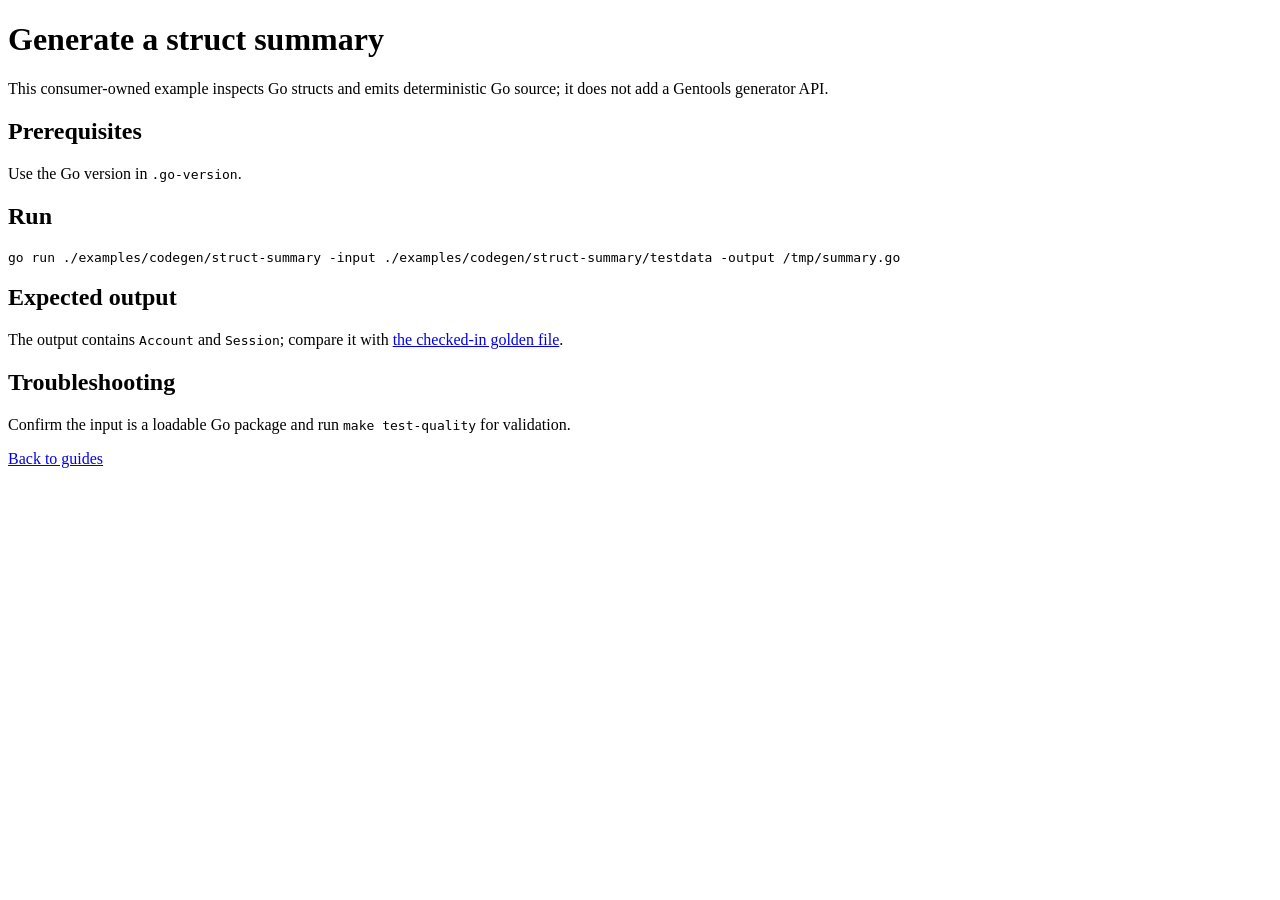
==== docs/code-generation.html @ a0c41af5 "feat: add test quality guidance and Pages docs" ====
<!doctype html>
<html lang="en"><head><meta charset="utf-8"><title>Gentools code generation</title></head>
<body><main><h1>Generate a struct summary</h1><p>This consumer-owned example inspects Go structs and emits deterministic Go source; it does not add a Gentools generator API.</p><h2>Prerequisites</h2><p>Use the Go version in <code>.go-version</code>.</p><h2>Run</h2><pre>go run ./examples/codegen/struct-summary -input ./examples/codegen/struct-summary/testdata -output /tmp/summary.go</pre><h2>Expected output</h2><p>The output contains <code>Account</code> and <code>Session</code>; compare it with <a href="https://github.com/kucjac/gentools/blob/main/examples/codegen/struct-summary/testdata/zz_summary.golden">the checked-in golden file</a>.</p><h2>Troubleshooting</h2><p>Confirm the input is a loadable Go package and run <code>make test-quality</code> for validation.</p><p><a href="index.html">Back to guides</a></p></main></body></html>
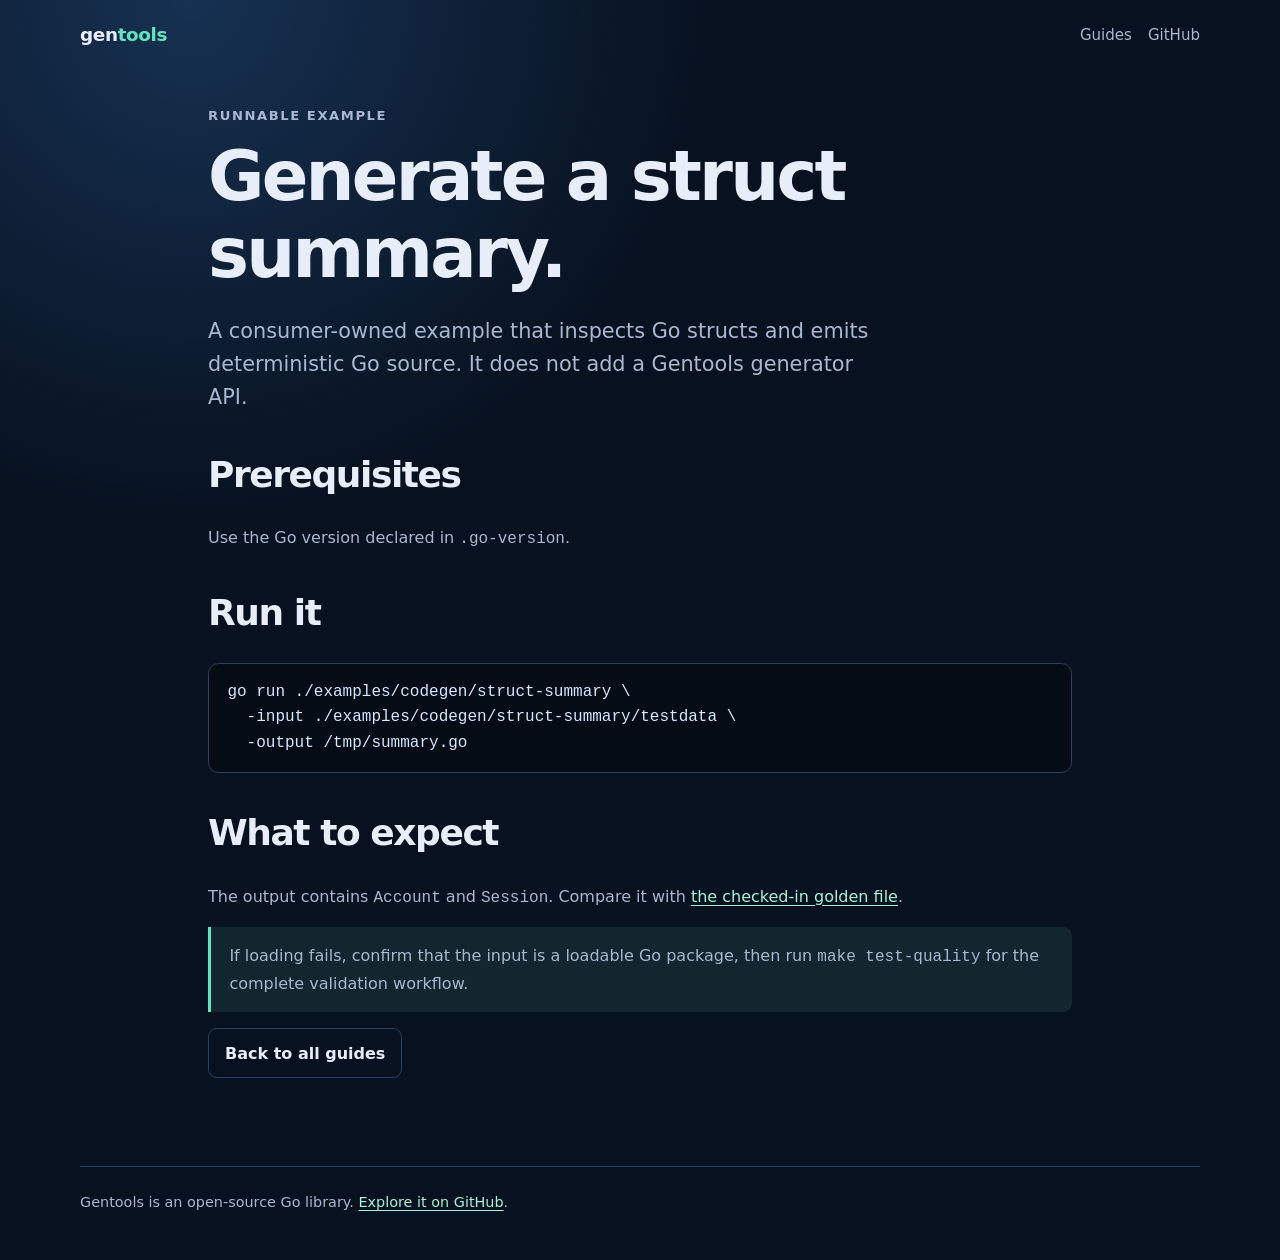
==== commit 0f9804dd: "docs: modernize GitHub Pages guides" ====
--- a/docs/code-generation.html
+++ b/docs/code-generation.html
@@ -1,3 +1,33 @@
 <!doctype html>
-<html lang="en"><head><meta charset="utf-8"><title>Gentools code generation</title></head>
-<body><main><h1>Generate a struct summary</h1><p>This consumer-owned example inspects Go structs and emits deterministic Go source; it does not add a Gentools generator API.</p><h2>Prerequisites</h2><p>Use the Go version in <code>.go-version</code>.</p><h2>Run</h2><pre>go run ./examples/codegen/struct-summary -input ./examples/codegen/struct-summary/testdata -output /tmp/summary.go</pre><h2>Expected output</h2><p>The output contains <code>Account</code> and <code>Session</code>; compare it with <a href="https://github.com/kucjac/gentools/blob/main/examples/codegen/struct-summary/testdata/zz_summary.golden">the checked-in golden file</a>.</p><h2>Troubleshooting</h2><p>Confirm the input is a loadable Go package and run <code>make test-quality</code> for validation.</p><p><a href="index.html">Back to guides</a></p></main></body></html>
+<html lang="en">
+<head>
+  <meta charset="utf-8">
+  <meta name="viewport" content="width=device-width, initial-scale=1">
+  <meta name="description" content="Generate a deterministic Go struct summary with Gentools.">
+  <title>Struct summary · Gentools guides</title>
+  <link rel="stylesheet" href="style.css">
+</head>
+<body>
+  <a class="skip-link" href="#content">Skip to content</a>
+  <header class="site-header">
+    <a class="brand" href="index.html">gen<span>tools</span></a>
+    <nav class="site-nav" aria-label="Primary navigation"><a href="index.html">Guides</a><a href="https://github.com/kucjac/gentools">GitHub</a></nav>
+  </header>
+  <main id="content" class="content">
+    <p class="eyebrow">Runnable example</p>
+    <h1>Generate a struct summary.</h1>
+    <p class="lede">A consumer-owned example that inspects Go structs and emits deterministic Go source. It does not add a Gentools generator API.</p>
+    <h2>Prerequisites</h2>
+    <p>Use the Go version declared in <code>.go-version</code>.</p>
+    <h2>Run it</h2>
+    <pre><code>go run ./examples/codegen/struct-summary \
+  -input ./examples/codegen/struct-summary/testdata \
+  -output /tmp/summary.go</code></pre>
+    <h2>What to expect</h2>
+    <p>The output contains <code>Account</code> and <code>Session</code>. Compare it with <a href="https://github.com/kucjac/gentools/blob/main/examples/codegen/struct-summary/testdata/zz_summary.golden">the checked-in golden file</a>.</p>
+    <p class="note">If loading fails, confirm that the input is a loadable Go package, then run <code>make test-quality</code> for the complete validation workflow.</p>
+    <p><a class="button" href="index.html">Back to all guides</a></p>
+  </main>
+  <footer class="site-footer">Gentools is an open-source Go library. <a href="https://github.com/kucjac/gentools">Explore it on GitHub</a>.</footer>
+</body>
+</html>
--- a/docs/style.css
+++ b/docs/style.css
@@ -0,0 +1,71 @@
+:root {
+  color-scheme: dark;
+  --background: #08111f;
+  --surface: #101d31;
+  --surface-raised: #162742;
+  --text: #e8eef9;
+  --muted: #a9b8d0;
+  --accent: #66e3bd;
+  --accent-strong: #a4f4d7;
+  --border: #294260;
+  --shadow: 0 18px 50px rgb(0 0 0 / 24%);
+}
+
+* { box-sizing: border-box; }
+
+html { background: var(--background); }
+
+body {
+  margin: 0;
+  min-width: 320px;
+  background: radial-gradient(circle at 15% 0%, #163152 0, transparent 33rem), var(--background);
+  color: var(--text);
+  font: 1rem/1.6 Inter, ui-sans-serif, system-ui, -apple-system, BlinkMacSystemFont, "Segoe UI", sans-serif;
+}
+
+a { color: var(--accent-strong); text-underline-offset: .18em; }
+a:hover { color: white; }
+
+.skip-link { position: absolute; left: -999px; }
+.skip-link:focus { left: 1rem; top: 1rem; z-index: 10; padding: .65rem .9rem; background: white; color: #07111f; border-radius: .4rem; }
+
+.site-header, main, .site-footer { width: min(100% - 2rem, 70rem); margin-inline: auto; }
+.site-header { display: flex; justify-content: space-between; align-items: center; gap: 1rem; padding: 1.25rem 0; }
+.brand { color: var(--text); font-size: 1.15rem; font-weight: 800; letter-spacing: -.02em; text-decoration: none; }
+.brand span { color: var(--accent); }
+.site-nav { display: flex; gap: 1rem; flex-wrap: wrap; }
+.site-nav a { color: var(--muted); font-size: .94rem; text-decoration: none; }
+.site-nav a:hover, .site-nav a[aria-current="page"] { color: var(--text); }
+
+.hero { padding: 5rem 0 3.75rem; max-width: 52rem; }
+.eyebrow { margin: 0 0 .75rem; color: var(--accent); font-size: .82rem; font-weight: 800; letter-spacing: .12em; text-transform: uppercase; }
+h1, h2 { line-height: 1.12; letter-spacing: -.04em; }
+h1 { margin: 0; font-size: clamp(2.65rem, 8vw, 5.35rem); }
+h2 { margin-top: 2.5rem; font-size: clamp(1.55rem, 3vw, 2.25rem); }
+.lede { max-width: 42rem; margin: 1.4rem 0 0; color: var(--muted); font-size: clamp(1.08rem, 2vw, 1.3rem); }
+
+.button-row { display: flex; flex-wrap: wrap; gap: .8rem; margin-top: 2rem; }
+.button { display: inline-flex; align-items: center; justify-content: center; padding: .7rem 1rem; border: 1px solid var(--border); border-radius: .55rem; color: var(--text); font-weight: 700; text-decoration: none; }
+.button.primary { border-color: var(--accent); background: var(--accent); color: #05221c; }
+.button:hover { transform: translateY(-1px); box-shadow: var(--shadow); }
+
+.section { padding: 1.5rem 0 4.5rem; }
+.card-grid { display: grid; grid-template-columns: repeat(3, minmax(0, 1fr)); gap: 1rem; }
+.card { display: block; min-height: 100%; padding: 1.3rem; border: 1px solid var(--border); border-radius: .85rem; background: linear-gradient(145deg, var(--surface-raised), var(--surface)); color: var(--text); text-decoration: none; box-shadow: var(--shadow); }
+.card:hover { border-color: var(--accent); transform: translateY(-3px); }
+.card h2 { margin: 0; font-size: 1.3rem; }
+.card p { margin-bottom: 0; color: var(--muted); }
+
+.content { max-width: 54rem; padding: 2.25rem 0 4.5rem; }
+.content h1 { font-size: clamp(2.45rem, 6vw, 4.3rem); }
+.content p, .content li { color: var(--muted); }
+pre { overflow-x: auto; padding: 1rem 1.15rem; border: 1px solid var(--border); border-radius: .65rem; background: #060c16; color: #d4e8ff; }
+code { font-family: "SFMono-Regular", Consolas, "Liberation Mono", monospace; }
+.note { padding: 1rem 1.15rem; border-left: 3px solid var(--accent); border-radius: 0 .55rem .55rem 0; background: rgb(102 227 189 / 10%); }
+.site-footer { padding: 1.5rem 0 2.5rem; border-top: 1px solid var(--border); color: var(--muted); font-size: .9rem; }
+
+@media (max-width: 720px) {
+  .site-header { align-items: flex-start; flex-direction: column; }
+  .hero { padding-top: 3rem; }
+  .card-grid { grid-template-columns: 1fr; }
+}
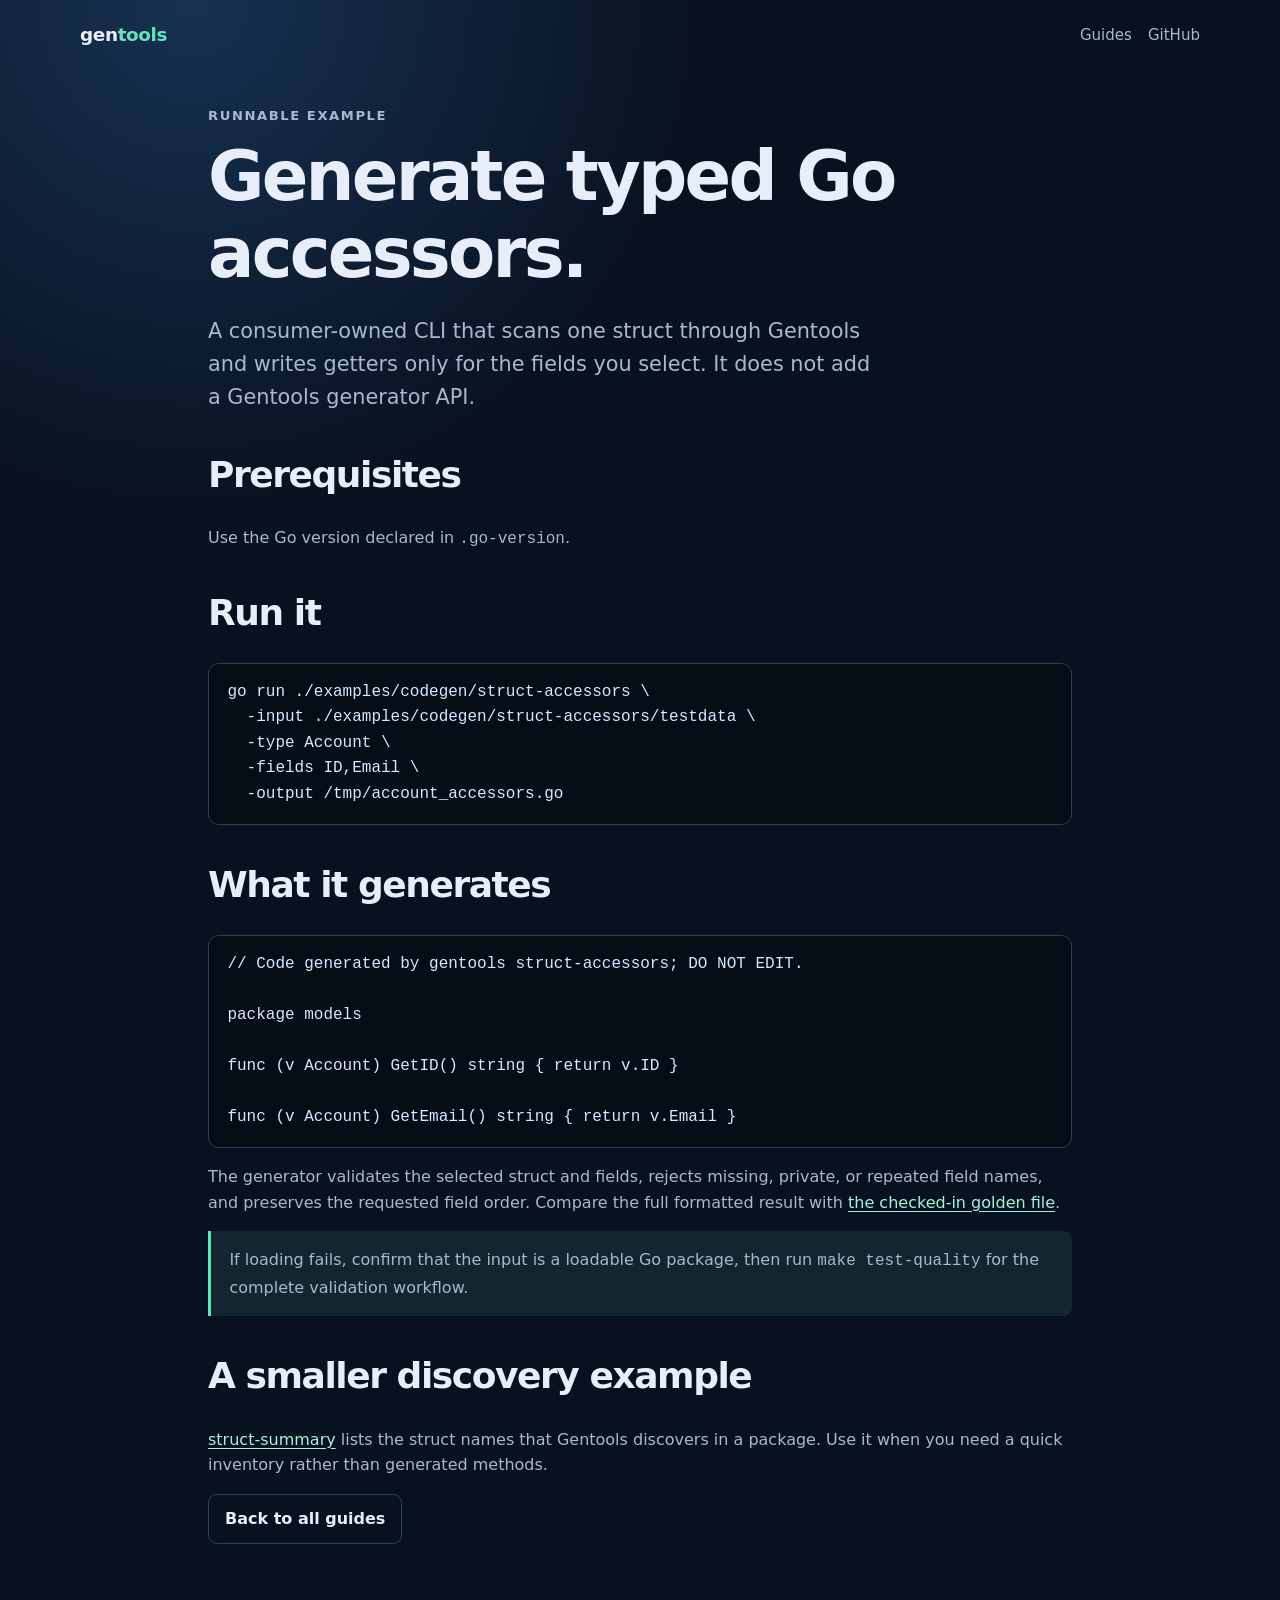
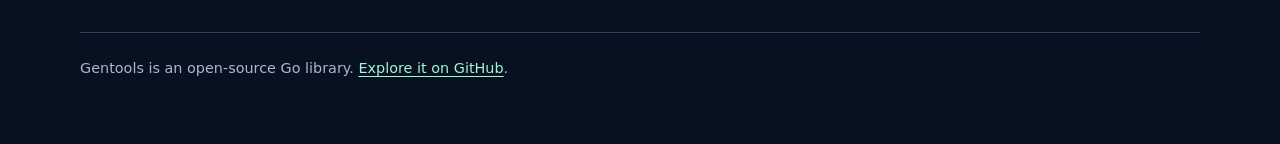
==== commit e5f6c3e4: "feat: add struct accessor generation example" ====
--- a/docs/code-generation.html
+++ b/docs/code-generation.html
@@ -15,17 +15,28 @@
   </header>
   <main id="content" class="content">
     <p class="eyebrow">Runnable example</p>
-    <h1>Generate a struct summary.</h1>
-    <p class="lede">A consumer-owned example that inspects Go structs and emits deterministic Go source. It does not add a Gentools generator API.</p>
+    <h1>Generate typed Go accessors.</h1>
+    <p class="lede">A consumer-owned CLI that scans one struct through Gentools and writes getters only for the fields you select. It does not add a Gentools generator API.</p>
     <h2>Prerequisites</h2>
     <p>Use the Go version declared in <code>.go-version</code>.</p>
     <h2>Run it</h2>
-    <pre><code>go run ./examples/codegen/struct-summary \
-  -input ./examples/codegen/struct-summary/testdata \
-  -output /tmp/summary.go</code></pre>
-    <h2>What to expect</h2>
-    <p>The output contains <code>Account</code> and <code>Session</code>. Compare it with <a href="https://github.com/kucjac/gentools/blob/main/examples/codegen/struct-summary/testdata/zz_summary.golden">the checked-in golden file</a>.</p>
+    <pre><code>go run ./examples/codegen/struct-accessors \
+  -input ./examples/codegen/struct-accessors/testdata \
+  -type Account \
+  -fields ID,Email \
+  -output /tmp/account_accessors.go</code></pre>
+    <h2>What it generates</h2>
+    <pre><code>// Code generated by gentools struct-accessors; DO NOT EDIT.
+
+package models
+
+func (v Account) GetID() string { return v.ID }
+
+func (v Account) GetEmail() string { return v.Email }</code></pre>
+    <p>The generator validates the selected struct and fields, rejects missing, private, or repeated field names, and preserves the requested field order. Compare the full formatted result with <a href="https://github.com/kucjac/gentools/blob/main/examples/codegen/struct-accessors/testdata/zz_account_accessors.golden.go">the checked-in golden file</a>.</p>
     <p class="note">If loading fails, confirm that the input is a loadable Go package, then run <code>make test-quality</code> for the complete validation workflow.</p>
+    <h2>A smaller discovery example</h2>
+    <p><a href="https://github.com/kucjac/gentools/tree/main/examples/codegen/struct-summary">struct-summary</a> lists the struct names that Gentools discovers in a package. Use it when you need a quick inventory rather than generated methods.</p>
     <p><a class="button" href="index.html">Back to all guides</a></p>
   </main>
   <footer class="site-footer">Gentools is an open-source Go library. <a href="https://github.com/kucjac/gentools">Explore it on GitHub</a>.</footer>
--- a/docs/style.css
+++ b/docs/style.css
@@ -59,13 +59,20 @@
 .content { max-width: 54rem; padding: 2.25rem 0 4.5rem; }
 .content h1 { font-size: clamp(2.45rem, 6vw, 4.3rem); }
 .content p, .content li { color: var(--muted); }
+.breadcrumb { margin: 0 0 1.5rem; color: var(--muted); font-size: .92rem; }
+.breadcrumb a { color: var(--muted); }
 pre { overflow-x: auto; padding: 1rem 1.15rem; border: 1px solid var(--border); border-radius: .65rem; background: #060c16; color: #d4e8ff; }
 code { font-family: "SFMono-Regular", Consolas, "Liberation Mono", monospace; }
 .note { padding: 1rem 1.15rem; border-left: 3px solid var(--accent); border-radius: 0 .55rem .55rem 0; background: rgb(102 227 189 / 10%); }
+table { width: 100%; border-collapse: collapse; margin: 1.5rem 0; overflow: hidden; border: 1px solid var(--border); border-radius: .65rem; }
+th, td { padding: .75rem; border-bottom: 1px solid var(--border); text-align: left; }
+th { color: var(--text); background: var(--surface-raised); }
+td { color: var(--muted); }
 .site-footer { padding: 1.5rem 0 2.5rem; border-top: 1px solid var(--border); color: var(--muted); font-size: .9rem; }
 
 @media (max-width: 720px) {
   .site-header { align-items: flex-start; flex-direction: column; }
   .hero { padding-top: 3rem; }
   .card-grid { grid-template-columns: 1fr; }
+  table { display: block; overflow-x: auto; }
 }
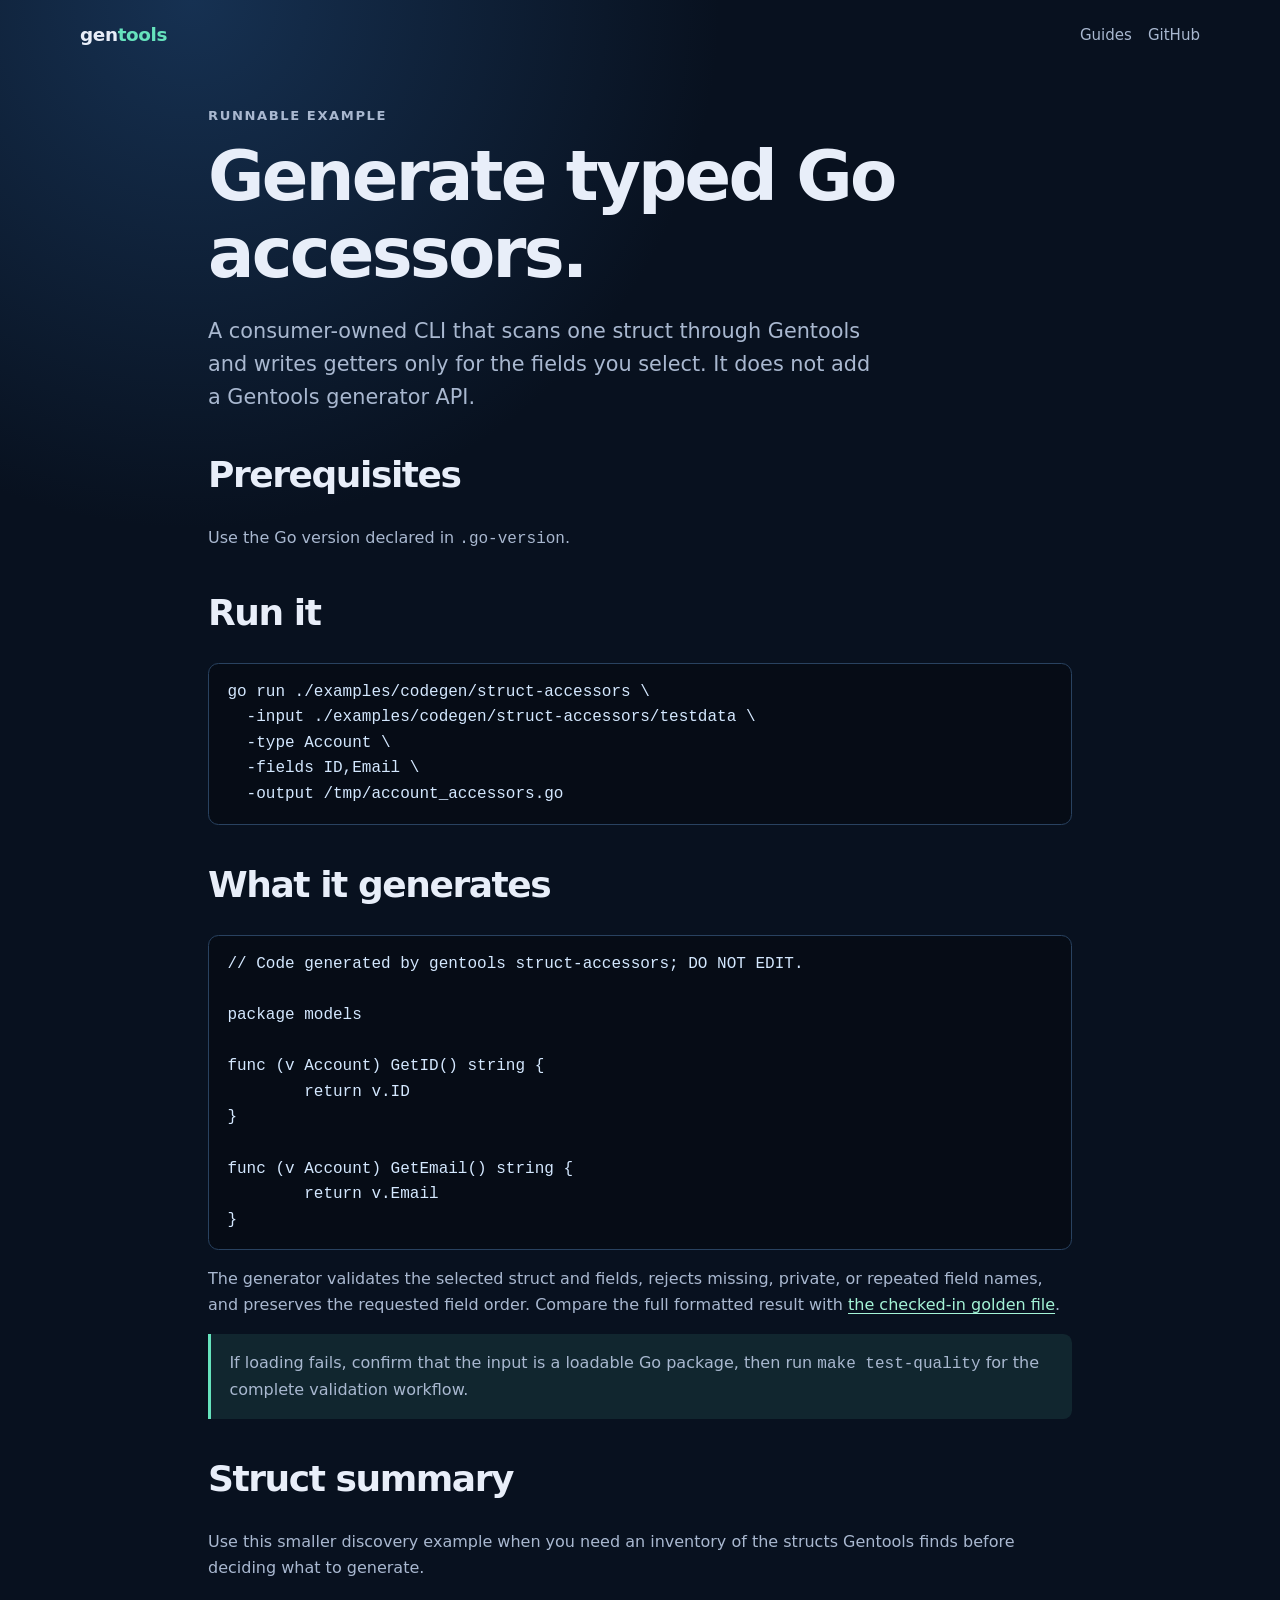
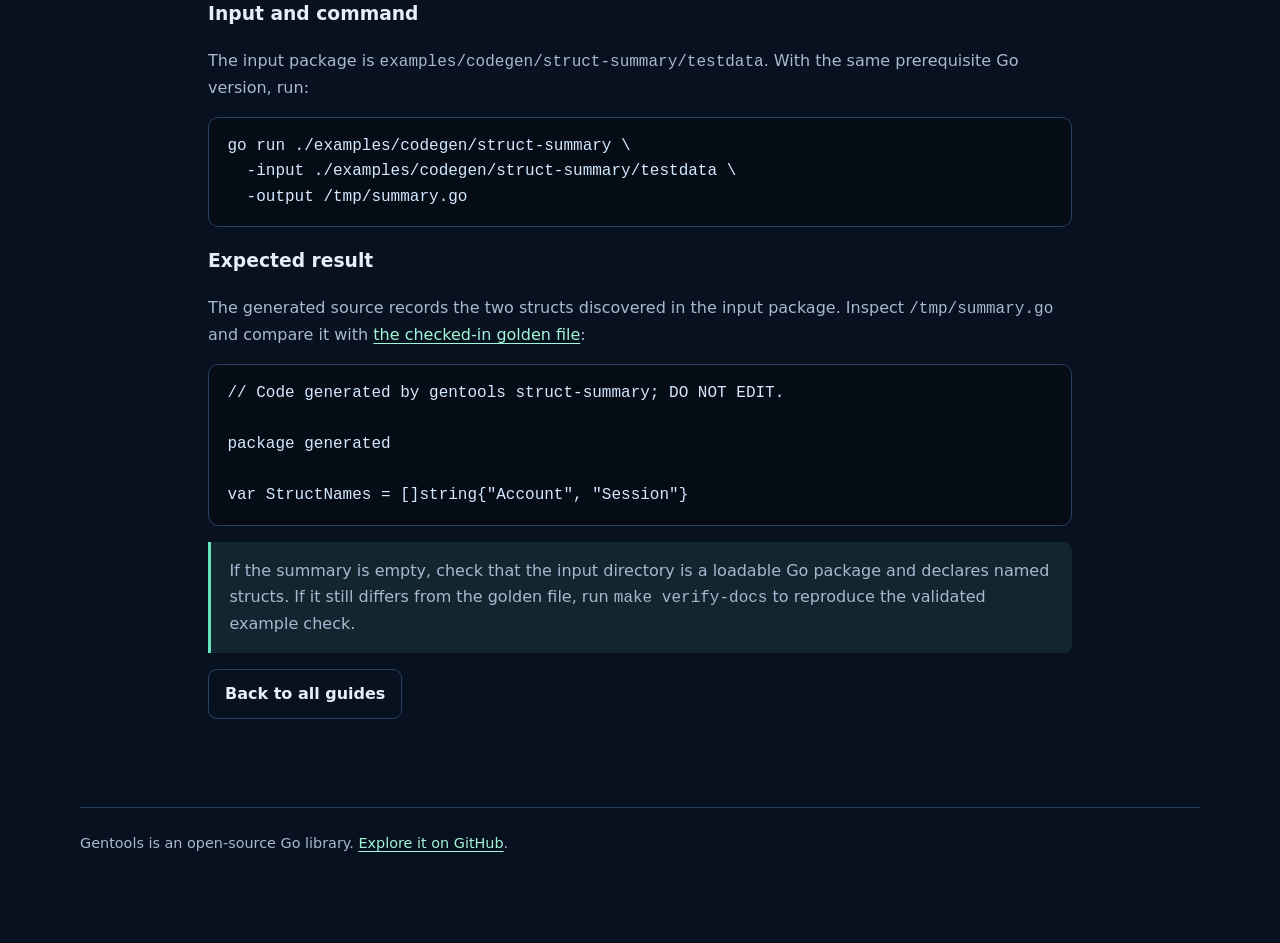
==== commit 320a4657: "test: complete quality guidance convergence" ====
--- a/docs/code-generation.html
+++ b/docs/code-generation.html
@@ -3,8 +3,8 @@
 <head>
   <meta charset="utf-8">
   <meta name="viewport" content="width=device-width, initial-scale=1">
-  <meta name="description" content="Generate a deterministic Go struct summary with Gentools.">
-  <title>Struct summary · Gentools guides</title>
+  <meta name="description" content="Generate Go source from parsed structs with runnable Gentools examples.">
+  <title>Code generation · Gentools guides</title>
   <link rel="stylesheet" href="style.css">
 </head>
 <body>
@@ -30,13 +30,30 @@
 
 package models
 
-func (v Account) GetID() string { return v.ID }
+func (v Account) GetID() string {
+	return v.ID
+}
 
-func (v Account) GetEmail() string { return v.Email }</code></pre>
+func (v Account) GetEmail() string {
+	return v.Email
+}</code></pre>
     <p>The generator validates the selected struct and fields, rejects missing, private, or repeated field names, and preserves the requested field order. Compare the full formatted result with <a href="https://github.com/kucjac/gentools/blob/main/examples/codegen/struct-accessors/testdata/zz_account_accessors.golden.go">the checked-in golden file</a>.</p>
     <p class="note">If loading fails, confirm that the input is a loadable Go package, then run <code>make test-quality</code> for the complete validation workflow.</p>
-    <h2>A smaller discovery example</h2>
-    <p><a href="https://github.com/kucjac/gentools/tree/main/examples/codegen/struct-summary">struct-summary</a> lists the struct names that Gentools discovers in a package. Use it when you need a quick inventory rather than generated methods.</p>
+    <h2>Struct summary</h2>
+    <p>Use this smaller discovery example when you need an inventory of the structs Gentools finds before deciding what to generate.</p>
+    <h3>Input and command</h3>
+    <p>The input package is <code>examples/codegen/struct-summary/testdata</code>. With the same prerequisite Go version, run:</p>
+    <pre><code>go run ./examples/codegen/struct-summary \
+  -input ./examples/codegen/struct-summary/testdata \
+  -output /tmp/summary.go</code></pre>
+    <h3>Expected result</h3>
+    <p>The generated source records the two structs discovered in the input package. Inspect <code>/tmp/summary.go</code> and compare it with <a href="https://github.com/kucjac/gentools/blob/main/examples/codegen/struct-summary/testdata/zz_summary.golden">the checked-in golden file</a>:</p>
+    <pre><code>// Code generated by gentools struct-summary; DO NOT EDIT.
+
+package generated
+
+var StructNames = []string{"Account", "Session"}</code></pre>
+    <p class="note">If the summary is empty, check that the input directory is a loadable Go package and declares named structs. If it still differs from the golden file, run <code>make verify-docs</code> to reproduce the validated example check.</p>
     <p><a class="button" href="index.html">Back to all guides</a></p>
   </main>
   <footer class="site-footer">Gentools is an open-source Go library. <a href="https://github.com/kucjac/gentools">Explore it on GitHub</a>.</footer>
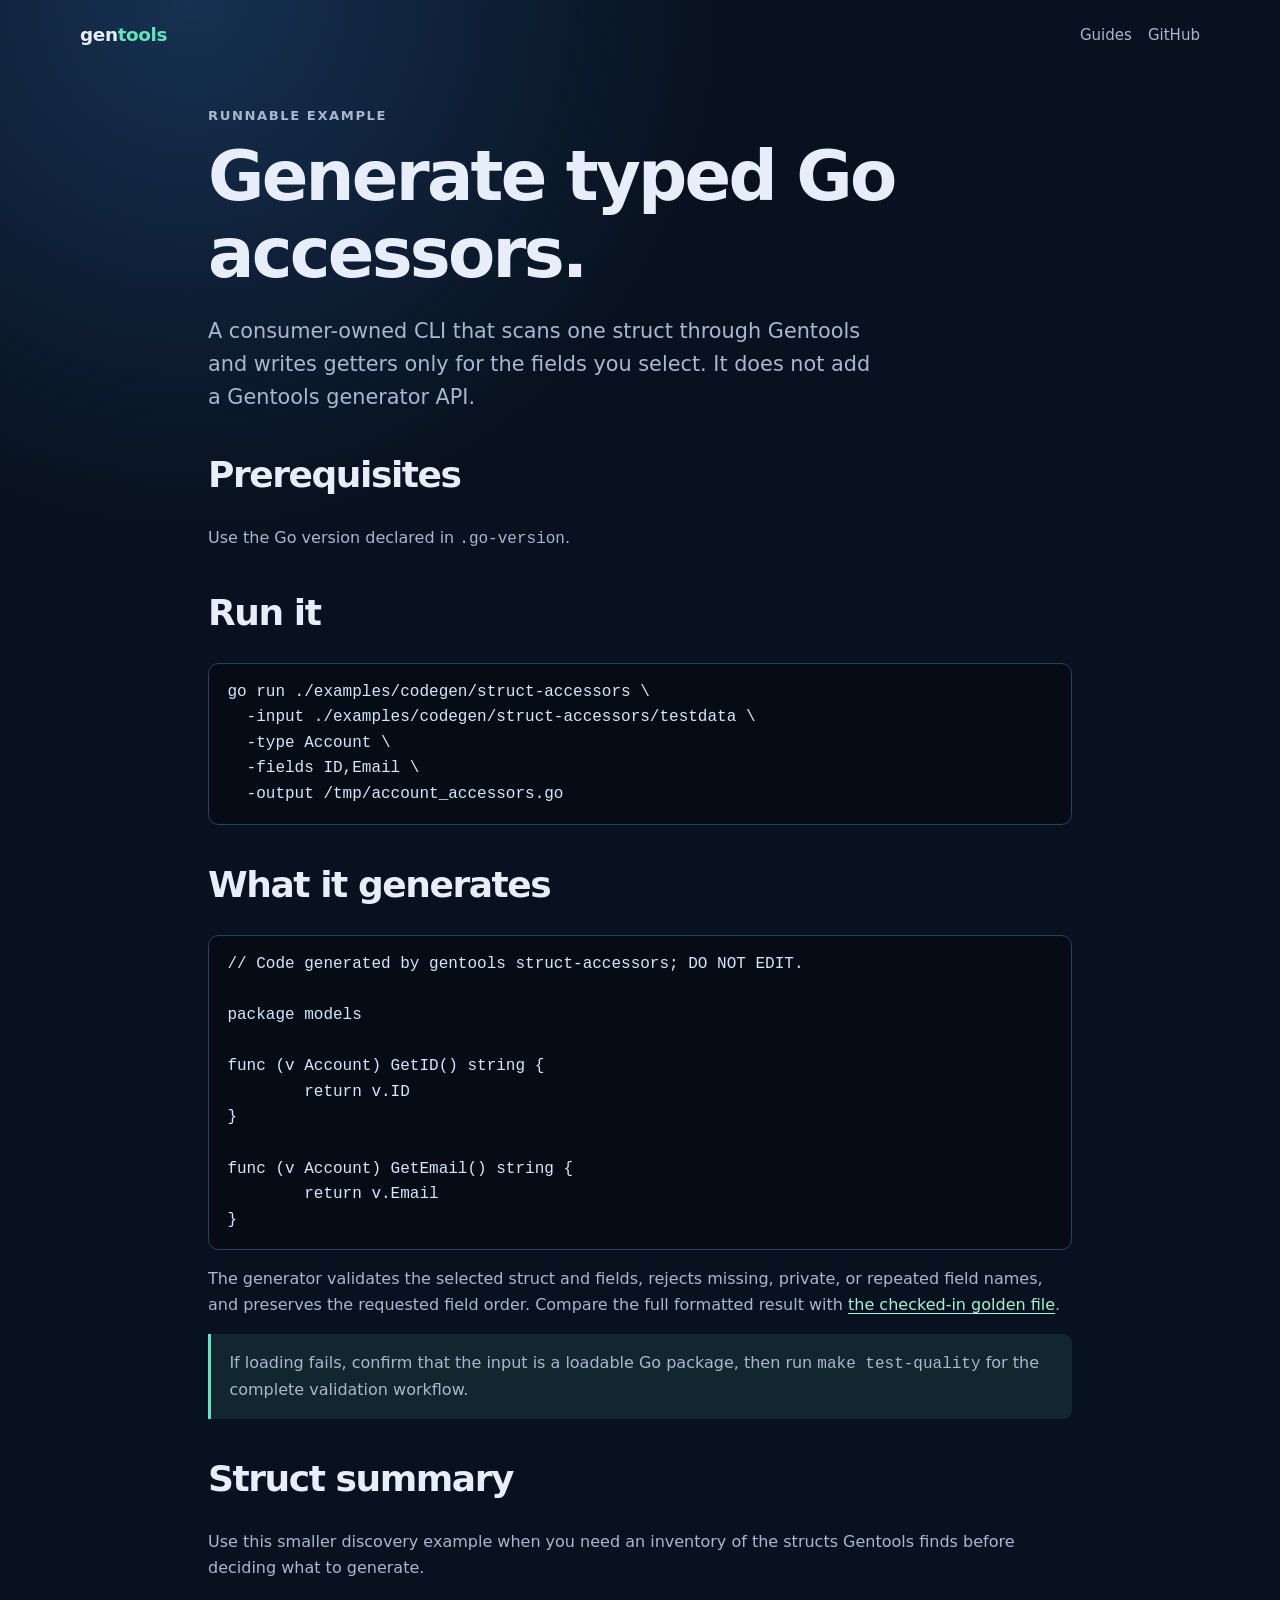
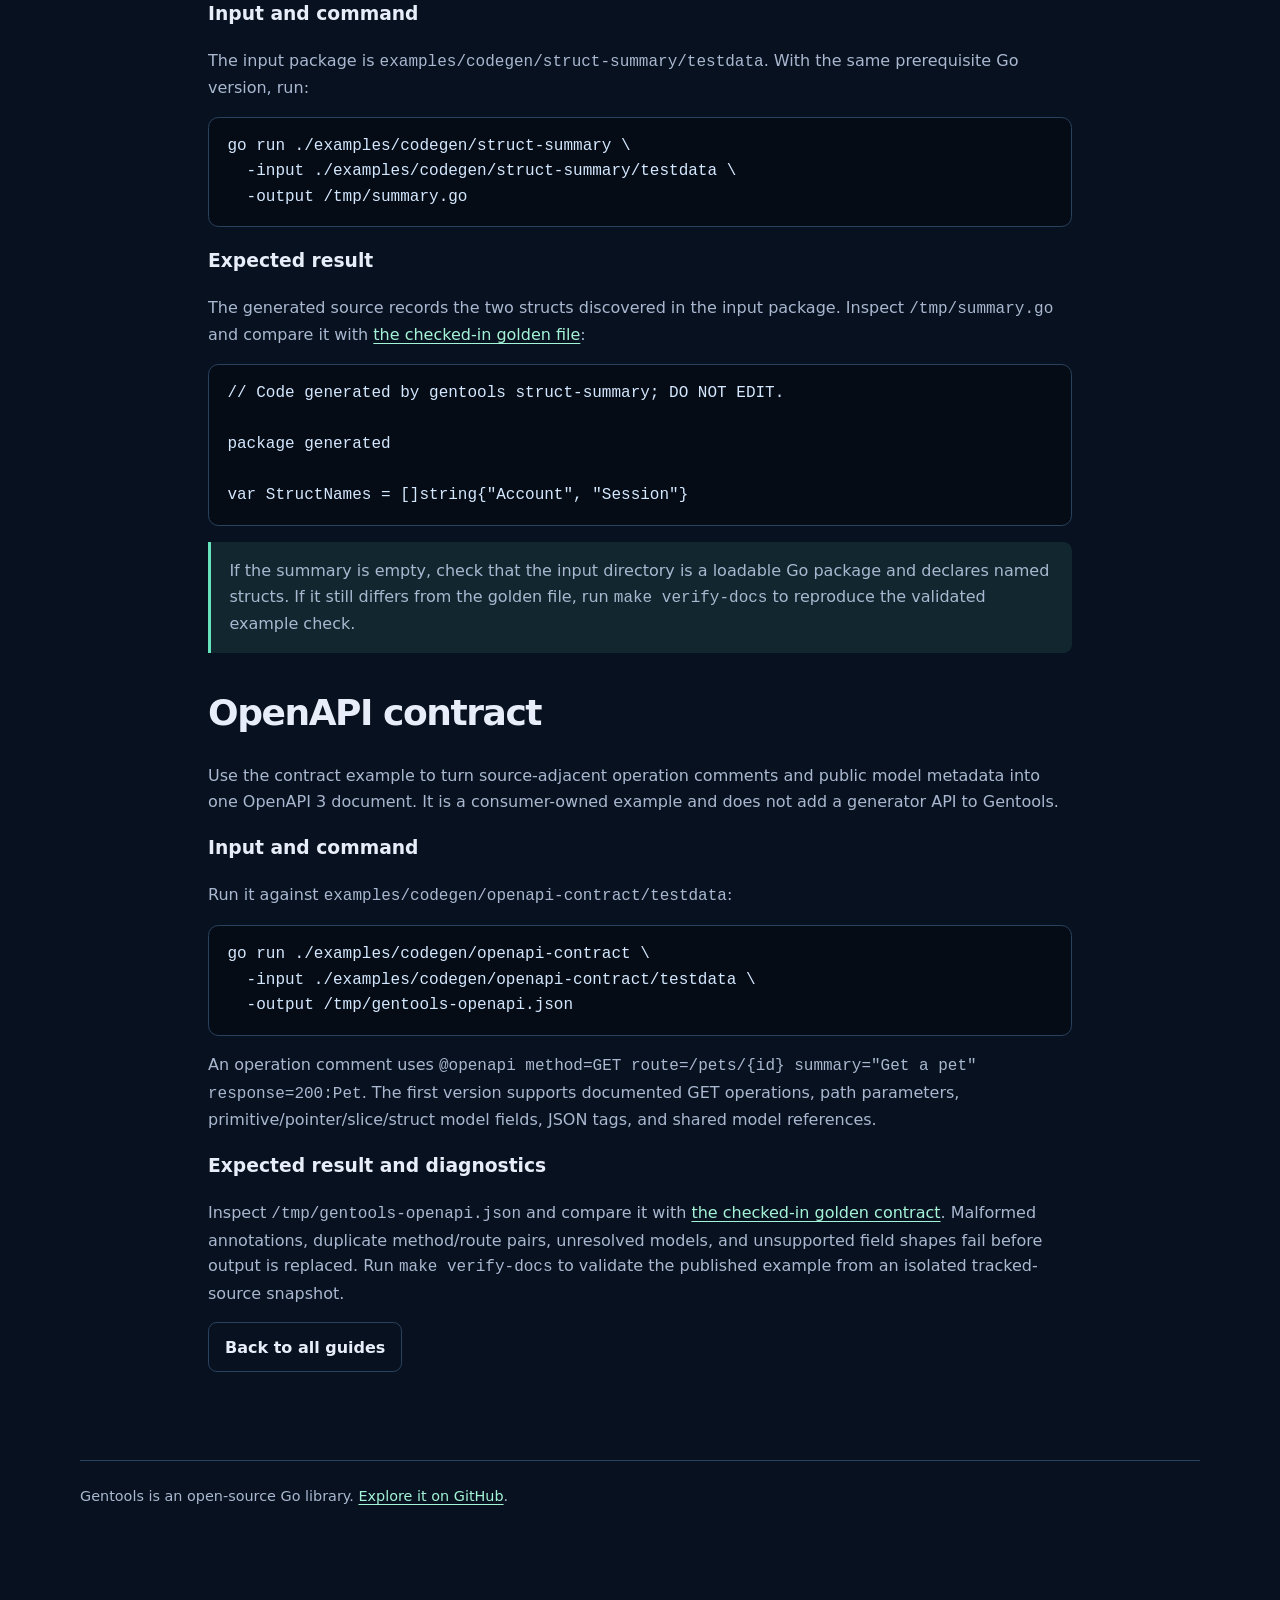
==== commit 075451da: "feat: add OpenAPI contract generator example" ====
--- a/docs/code-generation.html
+++ b/docs/code-generation.html
@@ -54,6 +54,16 @@
 
 var StructNames = []string{"Account", "Session"}</code></pre>
     <p class="note">If the summary is empty, check that the input directory is a loadable Go package and declares named structs. If it still differs from the golden file, run <code>make verify-docs</code> to reproduce the validated example check.</p>
+    <h2>OpenAPI contract</h2>
+    <p>Use the contract example to turn source-adjacent operation comments and public model metadata into one OpenAPI 3 document. It is a consumer-owned example and does not add a generator API to Gentools.</p>
+    <h3>Input and command</h3>
+    <p>Run it against <code>examples/codegen/openapi-contract/testdata</code>:</p>
+    <pre><code>go run ./examples/codegen/openapi-contract \
+  -input ./examples/codegen/openapi-contract/testdata \
+  -output /tmp/gentools-openapi.json</code></pre>
+    <p>An operation comment uses <code>@openapi method=GET route=/pets/{id} summary="Get a pet" response=200:Pet</code>. The first version supports documented GET operations, path parameters, primitive/pointer/slice/struct model fields, JSON tags, and shared model references.</p>
+    <h3>Expected result and diagnostics</h3>
+    <p>Inspect <code>/tmp/gentools-openapi.json</code> and compare it with <a href="https://github.com/kucjac/gentools/blob/main/examples/codegen/openapi-contract/testdata/openapi.golden.json">the checked-in golden contract</a>. Malformed annotations, duplicate method/route pairs, unresolved models, and unsupported field shapes fail before output is replaced. Run <code>make verify-docs</code> to validate the published example from an isolated tracked-source snapshot.</p>
     <p><a class="button" href="index.html">Back to all guides</a></p>
   </main>
   <footer class="site-footer">Gentools is an open-source Go library. <a href="https://github.com/kucjac/gentools">Explore it on GitHub</a>.</footer>
